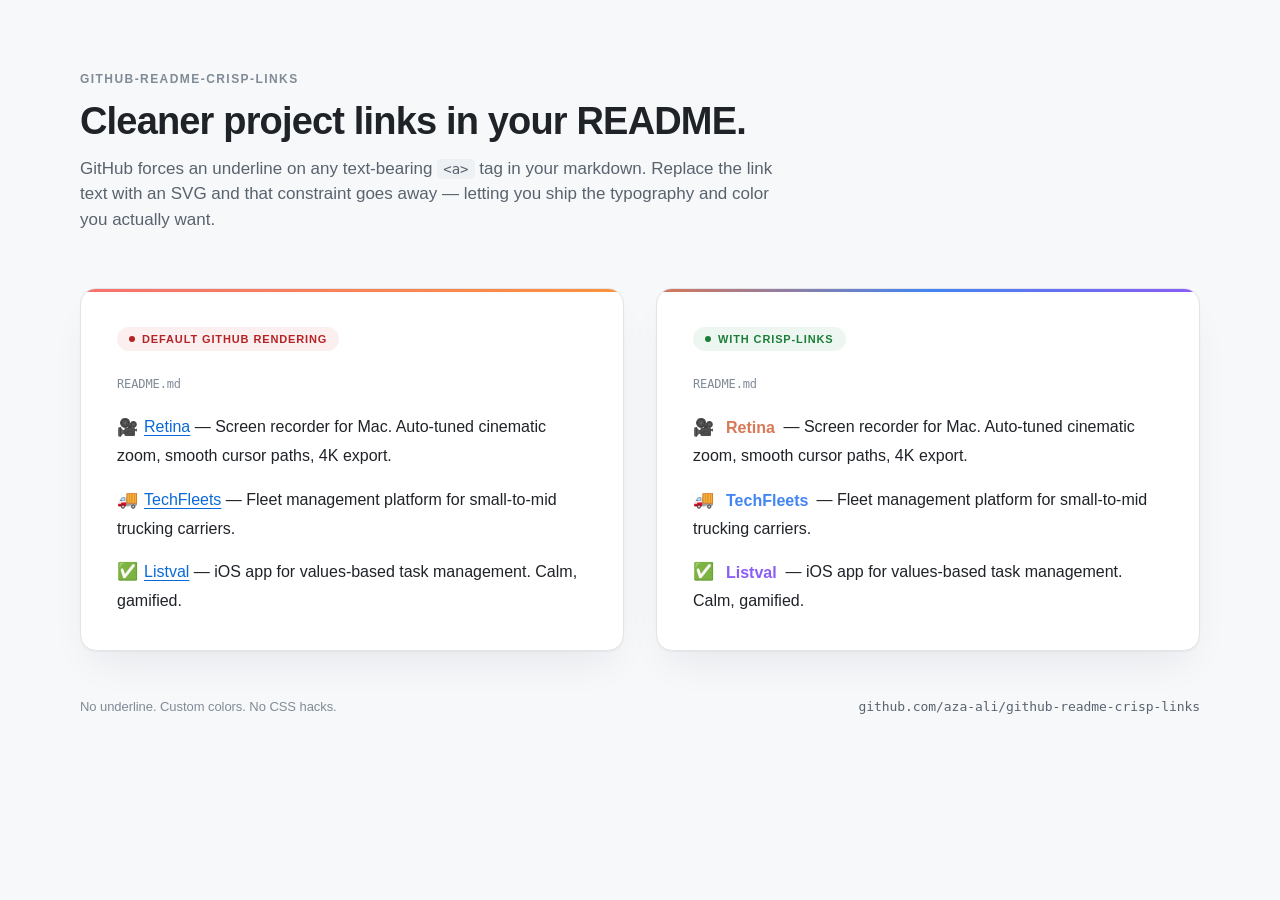
==== examples/before-after.html @ 9d1241fd "Add before/after comparison image" ====
<!DOCTYPE html>
<html>
<head>
<meta charset="utf-8" />
<title>github-readme-crisp-links — before / after</title>
<style>
  :root {
    --bg: #f6f8fa;
    --card-bg: #ffffff;
    --border: #e1e4e8;
    --fg-default: #1f2328;
    --fg-muted: #59636e;
    --fg-subtle: #818b97;
    --accent-fg: #0969da;
  }

  * { box-sizing: border-box; }

  html, body {
    margin: 0;
    padding: 0;
    background: var(--bg);
    font-family: -apple-system, BlinkMacSystemFont, "Inter", "Segoe UI", Helvetica, Arial, sans-serif;
    -webkit-font-smoothing: antialiased;
    -moz-osx-font-smoothing: grayscale;
    color: var(--fg-default);
  }

  .canvas {
    padding: 72px 80px 80px;
    max-width: 1600px;
    margin: 0 auto;
  }

  .heading {
    margin-bottom: 56px;
  }

  .eyebrow {
    font-size: 12px;
    font-weight: 600;
    letter-spacing: 0.12em;
    text-transform: uppercase;
    color: var(--fg-subtle);
    margin: 0 0 14px 0;
  }

  .title {
    font-size: 38px;
    font-weight: 700;
    letter-spacing: -0.022em;
    line-height: 1.15;
    color: var(--fg-default);
    margin: 0 0 12px 0;
  }

  .subtitle {
    font-size: 17px;
    line-height: 1.5;
    color: var(--fg-muted);
    margin: 0;
    max-width: 720px;
  }

  .grid {
    display: grid;
    grid-template-columns: 1fr 1fr;
    gap: 32px;
  }

  .card {
    background: var(--card-bg);
    border: 1px solid var(--border);
    border-radius: 16px;
    padding: 32px 36px 36px;
    box-shadow:
      0 1px 2px rgba(20, 27, 37, 0.04),
      0 20px 40px -12px rgba(20, 27, 37, 0.08);
    position: relative;
    overflow: hidden;
  }

  .card::before {
    content: "";
    position: absolute;
    top: 0; left: 0; right: 0;
    height: 3px;
  }

  .card.before::before { background: linear-gradient(90deg, #f87171, #fb923c); }
  .card.after::before { background: linear-gradient(90deg, #D97757, #4285F4, #8B5CF6); }

  .label {
    display: inline-flex;
    align-items: center;
    gap: 7px;
    font-size: 11px;
    font-weight: 600;
    letter-spacing: 0.08em;
    padding: 6px 12px;
    border-radius: 999px;
    text-transform: uppercase;
    margin: 6px 0 26px 0;
  }

  .label.before-pill {
    background: rgba(207, 34, 46, 0.07);
    color: #b62324;
  }
  .label.after-pill {
    background: rgba(26, 127, 55, 0.07);
    color: #1a7f37;
  }

  .label .dot {
    width: 6px;
    height: 6px;
    border-radius: 999px;
    background: currentColor;
  }

  .filename {
    font-family: ui-monospace, SFMono-Regular, "SF Mono", Menlo, Consolas, monospace;
    font-size: 12px;
    color: var(--fg-subtle);
    margin: 0 0 22px 0;
    letter-spacing: -0.01em;
  }

  .markdown-body p {
    margin: 0 0 16px 0;
    font-size: 16px;
    line-height: 1.7;
    color: var(--fg-default);
  }
  .markdown-body p:last-child { margin-bottom: 0; }

  .markdown-body .icon {
    margin-right: 6px;
    vertical-align: middle;
    font-size: 17px;
  }

  .markdown-body a {
    color: var(--accent-fg);
    text-decoration: underline;
    text-underline-offset: 0.18em;
    text-decoration-thickness: 1px;
  }

  .markdown-body .crisp-link {
    text-decoration: none;
  }

  .markdown-body .crisp-link img {
    vertical-align: middle;
    margin-bottom: 1px;
  }

  .footer {
    margin-top: 48px;
    display: flex;
    justify-content: space-between;
    align-items: center;
    font-size: 13px;
    color: var(--fg-subtle);
    letter-spacing: -0.005em;
  }

  .footer .repo {
    font-family: ui-monospace, SFMono-Regular, "SF Mono", Menlo, Consolas, monospace;
    color: var(--fg-muted);
  }

  .arrow {
    position: absolute;
    top: 50%;
    left: calc(50% - 16px);
    transform: translate(-50%, -50%);
    width: 32px;
    height: 32px;
    background: var(--card-bg);
    border: 1px solid var(--border);
    border-radius: 999px;
    display: flex;
    align-items: center;
    justify-content: center;
    z-index: 2;
    box-shadow: 0 2px 8px rgba(20, 27, 37, 0.08);
    color: var(--fg-muted);
  }
</style>
</head>
<body>
  <div class="canvas">
    <div class="heading">
      <p class="eyebrow">github-readme-crisp-links</p>
      <h1 class="title">Cleaner project links in your README.</h1>
      <p class="subtitle">GitHub forces an underline on any text-bearing <code style="font-family:ui-monospace,SFMono-Regular,Menlo,monospace; background:#eef1f4; padding:2px 6px; border-radius:5px; font-size:14px;">&lt;a&gt;</code> tag in your markdown. Replace the link text with an SVG and that constraint goes away — letting you ship the typography and color you actually want.</p>
    </div>

    <div class="grid">
      <div class="card before">
        <div class="label before-pill"><span class="dot"></span>Default GitHub rendering</div>
        <p class="filename">README.md</p>
        <div class="markdown-body">
          <p><span class="icon">🎥</span><a href="#">Retina</a> — Screen recorder for Mac. Auto-tuned cinematic zoom, smooth cursor paths, 4K export.</p>
          <p><span class="icon">🚚</span><a href="#">TechFleets</a> — Fleet management platform for small-to-mid trucking carriers.</p>
          <p><span class="icon">✅</span><a href="#">Listval</a> — iOS app for values-based task management. Calm, gamified.</p>
        </div>
      </div>

      <div class="card after">
        <div class="label after-pill"><span class="dot"></span>With crisp-links</div>
        <p class="filename">README.md</p>
        <div class="markdown-body">
          <p><span class="icon">🎥</span><a class="crisp-link" href="#"><img src="demo/retina.svg" alt="Retina" /></a> — Screen recorder for Mac. Auto-tuned cinematic zoom, smooth cursor paths, 4K export.</p>
          <p><span class="icon">🚚</span><a class="crisp-link" href="#"><img src="demo/techfleets.svg" alt="TechFleets" /></a> — Fleet management platform for small-to-mid trucking carriers.</p>
          <p><span class="icon">✅</span><a class="crisp-link" href="#"><img src="demo/listval.svg" alt="Listval" /></a> — iOS app for values-based task management. Calm, gamified.</p>
        </div>
      </div>
    </div>

    <div class="footer">
      <div>No underline. Custom colors. No CSS hacks.</div>
      <div class="repo">github.com/aza-ali/github-readme-crisp-links</div>
    </div>
  </div>
</body>
</html>
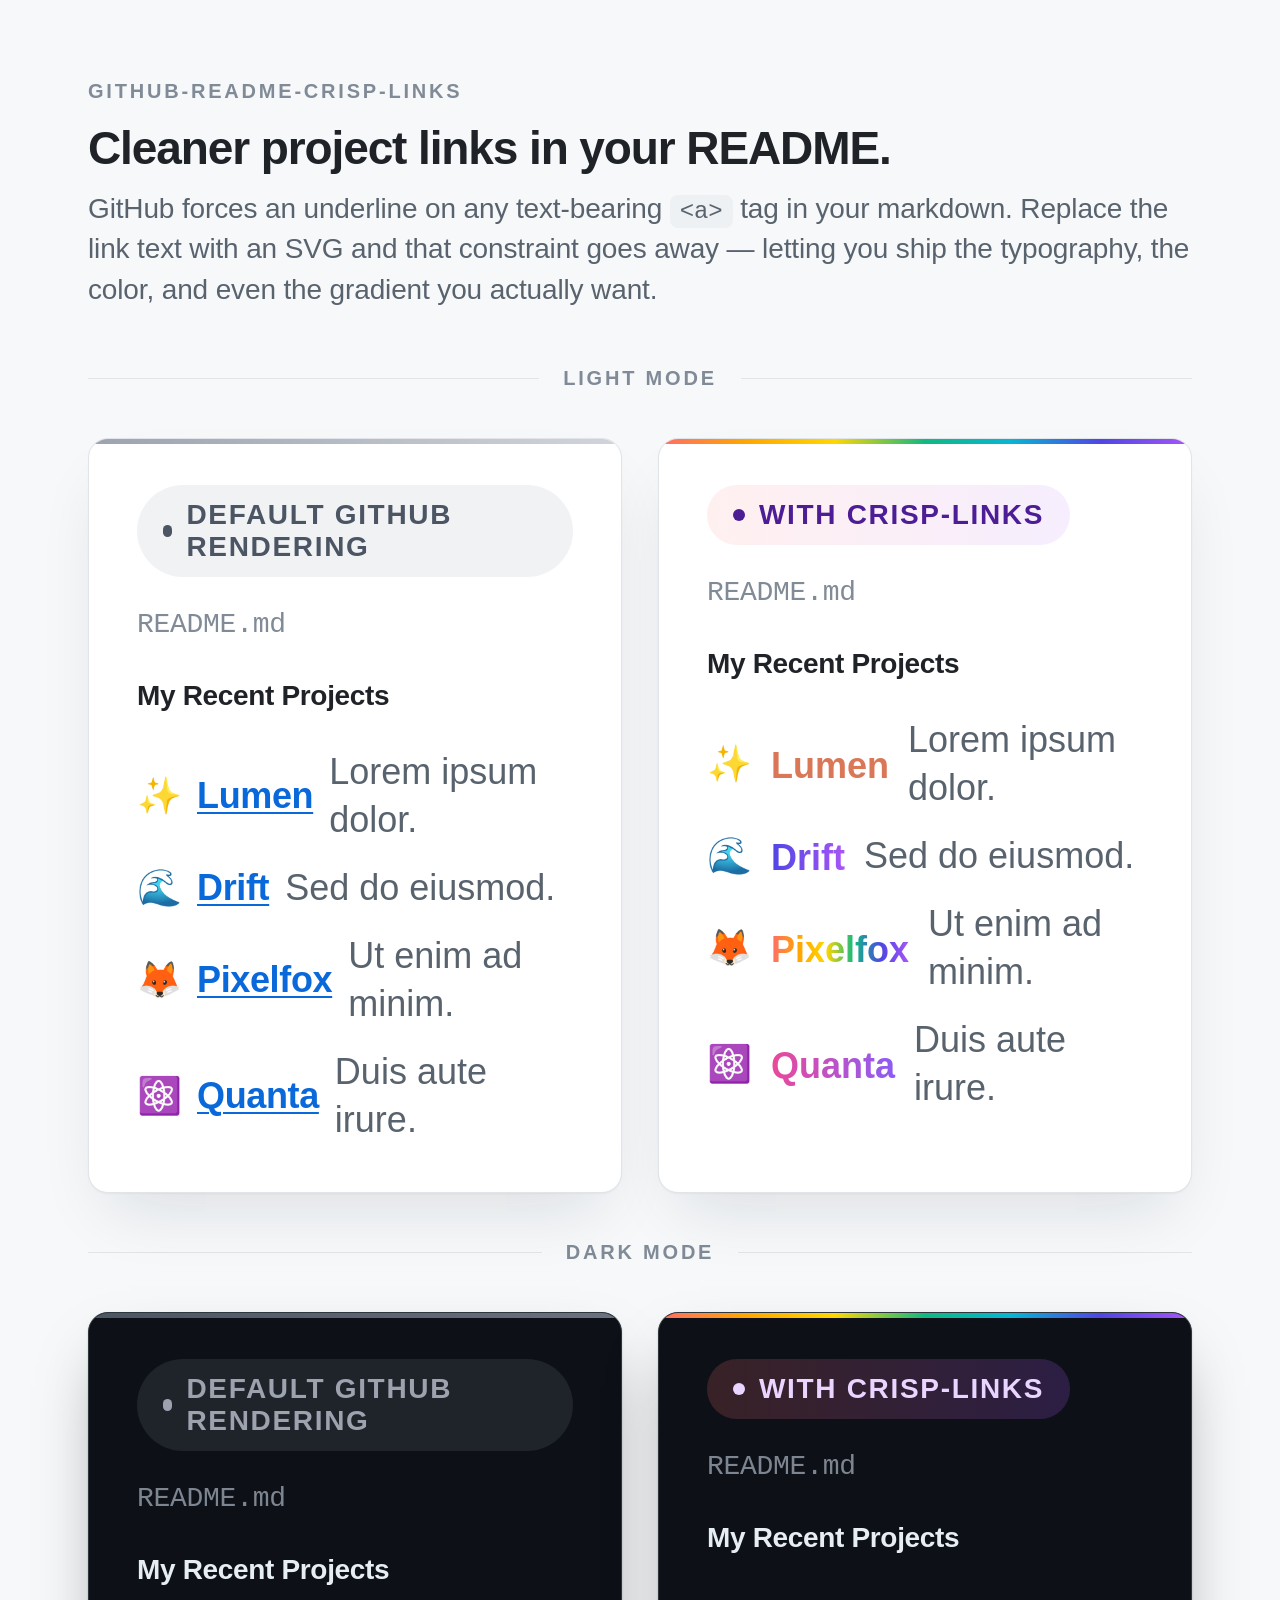
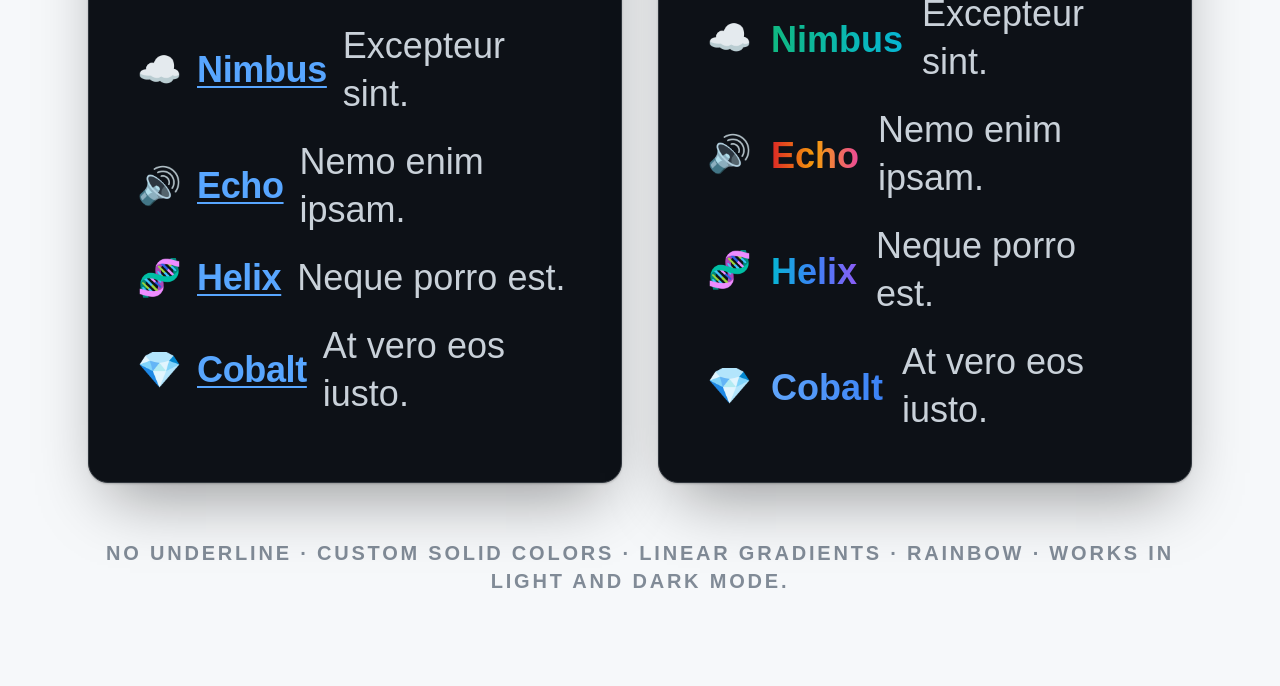
==== commit cea592d3: "Add gradient support to CLI and redesign before/after demo - crisp.py: --gradient flag accepts comma" ====
--- a/examples/before-after.html
+++ b/examples/before-after.html
@@ -12,6 +12,13 @@
     --fg-muted: #59636e;
     --fg-subtle: #818b97;
     --accent-fg: #0969da;
+
+    --dark-bg: #0d1117;
+    --dark-border: #30363d;
+    --dark-fg: #e6edf3;
+    --dark-fg-muted: #c9d1d9;
+    --dark-fg-subtle: #7d8590;
+    --dark-accent: #58a6ff;
   }
 
   * { box-sizing: border-box; }
@@ -27,8 +34,8 @@
   }
 
   .canvas {
-    padding: 72px 80px 80px;
-    max-width: 1600px;
+    padding: 80px 88px 88px;
+    max-width: 1880px;
     margin: 0 auto;
   }
 
@@ -37,45 +44,73 @@
   }
 
   .eyebrow {
-    font-size: 12px;
-    font-weight: 600;
-    letter-spacing: 0.12em;
+    font-size: 20px;
+    font-weight: 600;
+    letter-spacing: 0.14em;
     text-transform: uppercase;
     color: var(--fg-subtle);
+    margin: 0 0 20px 0;
+  }
+
+  .title {
+    font-size: 46px;
+    font-weight: 700;
+    letter-spacing: -0.024em;
+    line-height: 1.12;
+    color: var(--fg-default);
     margin: 0 0 14px 0;
   }
 
-  .title {
-    font-size: 38px;
-    font-weight: 700;
-    letter-spacing: -0.022em;
-    line-height: 1.15;
-    color: var(--fg-default);
-    margin: 0 0 12px 0;
-  }
-
   .subtitle {
-    font-size: 17px;
-    line-height: 1.5;
+    font-size: 28px;
+    line-height: 1.45;
     color: var(--fg-muted);
     margin: 0;
-    max-width: 720px;
+    max-width: 1240px;
+    letter-spacing: -0.005em;
+  }
+
+  .subtitle code {
+    font-family: ui-monospace, SFMono-Regular, "SF Mono", Menlo, Consolas, monospace;
+    background: #eef1f4;
+    padding: 3px 10px;
+    border-radius: 8px;
+    font-size: 24px;
   }
 
   .grid {
     display: grid;
     grid-template-columns: 1fr 1fr;
-    gap: 32px;
+    gap: 36px;
+  }
+
+  .row-divider {
+    display: flex;
+    align-items: center;
+    gap: 24px;
+    margin: 48px 0;
+    color: var(--fg-subtle);
+    font-size: 20px;
+    letter-spacing: 0.14em;
+    text-transform: uppercase;
+    font-weight: 600;
+  }
+  .row-divider::before,
+  .row-divider::after {
+    content: "";
+    flex: 1;
+    height: 1px;
+    background: var(--border);
   }
 
   .card {
     background: var(--card-bg);
     border: 1px solid var(--border);
-    border-radius: 16px;
-    padding: 32px 36px 36px;
+    border-radius: 20px;
+    padding: 40px 48px 48px;
     box-shadow:
       0 1px 2px rgba(20, 27, 37, 0.04),
-      0 20px 40px -12px rgba(20, 27, 37, 0.08);
+      0 32px 64px -20px rgba(20, 27, 37, 0.12);
     position: relative;
     overflow: hidden;
   }
@@ -84,110 +119,148 @@
     content: "";
     position: absolute;
     top: 0; left: 0; right: 0;
-    height: 3px;
-  }
-
-  .card.before::before { background: linear-gradient(90deg, #f87171, #fb923c); }
-  .card.after::before { background: linear-gradient(90deg, #D97757, #4285F4, #8B5CF6); }
+    height: 5px;
+  }
+
+  .card.before::before { background: linear-gradient(90deg, #9ca3af, #d1d5db); }
+  .card.after::before {
+    background: linear-gradient(90deg,
+      #FF6B6B 0%, #FFA500 16%, #FFD700 33%,
+      #10B981 50%, #06B6D4 66%, #4F46E5 83%, #A855F7 100%);
+  }
+
+  /* Dark mode card styling */
+  .card.dark {
+    background: var(--dark-bg);
+    border: 1px solid var(--dark-border);
+    color: var(--dark-fg);
+    box-shadow:
+      0 1px 2px rgba(0, 0, 0, 0.2),
+      0 32px 64px -20px rgba(0, 0, 0, 0.4);
+  }
+  .card.dark.before::before { background: linear-gradient(90deg, #4b5563, #6b7280); }
 
   .label {
     display: inline-flex;
     align-items: center;
-    gap: 7px;
-    font-size: 11px;
-    font-weight: 600;
-    letter-spacing: 0.08em;
-    padding: 6px 12px;
+    gap: 14px;
+    font-size: 28px;
+    font-weight: 600;
+    letter-spacing: 0.06em;
+    padding: 14px 26px;
     border-radius: 999px;
     text-transform: uppercase;
-    margin: 6px 0 26px 0;
+    margin: 6px 0 32px 0;
   }
 
   .label.before-pill {
-    background: rgba(207, 34, 46, 0.07);
-    color: #b62324;
+    background: rgba(156, 163, 175, 0.14);
+    color: #4b5563;
   }
   .label.after-pill {
-    background: rgba(26, 127, 55, 0.07);
-    color: #1a7f37;
+    background: linear-gradient(90deg, rgba(255, 107, 107, 0.10), rgba(168, 85, 247, 0.10));
+    color: #4c1d95;
+  }
+
+  .card.dark .label.before-pill {
+    background: rgba(125, 133, 144, 0.16);
+    color: #9ca3af;
+  }
+  .card.dark .label.after-pill {
+    background: linear-gradient(90deg, rgba(255, 107, 107, 0.18), rgba(168, 85, 247, 0.20));
+    color: #e9d5ff;
   }
 
   .label .dot {
-    width: 6px;
-    height: 6px;
+    width: 12px;
+    height: 12px;
     border-radius: 999px;
     background: currentColor;
   }
 
   .filename {
     font-family: ui-monospace, SFMono-Regular, "SF Mono", Menlo, Consolas, monospace;
-    font-size: 12px;
+    font-size: 28px;
     color: var(--fg-subtle);
-    margin: 0 0 22px 0;
+    margin: 0 0 40px 0;
     letter-spacing: -0.01em;
   }
-
-  .markdown-body p {
-    margin: 0 0 16px 0;
-    font-size: 16px;
-    line-height: 1.7;
+  .card.dark .filename { color: var(--dark-fg-subtle); }
+
+  .section-title {
+    font-size: 28px;
+    font-weight: 700;
+    letter-spacing: -0.012em;
+    margin: 0 0 36px 0;
     color: var(--fg-default);
   }
-  .markdown-body p:last-child { margin-bottom: 0; }
-
-  .markdown-body .icon {
-    margin-right: 6px;
-    vertical-align: middle;
-    font-size: 17px;
-  }
-
-  .markdown-body a {
-    color: var(--accent-fg);
-    text-decoration: underline;
-    text-underline-offset: 0.18em;
-    text-decoration-thickness: 1px;
-  }
-
-  .markdown-body .crisp-link {
-    text-decoration: none;
-  }
-
-  .markdown-body .crisp-link img {
-    vertical-align: middle;
-    margin-bottom: 1px;
-  }
-
-  .footer {
-    margin-top: 48px;
-    display: flex;
-    justify-content: space-between;
-    align-items: center;
-    font-size: 13px;
-    color: var(--fg-subtle);
-    letter-spacing: -0.005em;
-  }
-
-  .footer .repo {
-    font-family: ui-monospace, SFMono-Regular, "SF Mono", Menlo, Consolas, monospace;
-    color: var(--fg-muted);
-  }
-
-  .arrow {
-    position: absolute;
-    top: 50%;
-    left: calc(50% - 16px);
-    transform: translate(-50%, -50%);
-    width: 32px;
-    height: 32px;
-    background: var(--card-bg);
-    border: 1px solid var(--border);
-    border-radius: 999px;
+  .card.dark .section-title { color: var(--dark-fg); }
+
+  .entry {
     display: flex;
     align-items: center;
-    justify-content: center;
-    z-index: 2;
-    box-shadow: 0 2px 8px rgba(20, 27, 37, 0.08);
+    gap: 16px;
+    margin-bottom: 20px;
+    min-height: 48px;
+  }
+  .entry:last-child { margin-bottom: 0; }
+
+  .entry .icon {
+    font-size: 36px;
+    line-height: 48px;
+    flex-shrink: 0;
+    width: 44px;
+    text-align: center;
+  }
+
+  .entry .name {
+    flex-shrink: 0;
+  }
+
+  .entry .name .crisp-link {
+    text-decoration: none;
+    display: block;
+  }
+  .entry .name .crisp-link img {
+    display: block;
+  }
+
+  .entry .name .hero-link {
+    font-size: 36px;
+    font-weight: 600;
+    line-height: 48px;
+    letter-spacing: -0.01em;
+    text-decoration: underline;
+    text-underline-offset: 0.1em;
+    text-decoration-thickness: 2px;
+    color: var(--accent-fg);
+    white-space: nowrap;
+  }
+  .card.dark .entry .name .hero-link { color: var(--dark-accent); }
+
+  .entry .desc {
+    font-size: 36px;
+    line-height: 48px;
+    font-weight: 400;
     color: var(--fg-muted);
+    flex: 1;
+    min-width: 0;
+  }
+  .card.dark .entry .desc { color: var(--dark-fg-muted); }
+
+  .footer {
+    margin-top: 56px;
+    text-align: center;
+    font-size: 20px;
+    font-weight: 600;
+    letter-spacing: 0.14em;
+    text-transform: uppercase;
+    color: var(--fg-subtle);
+    line-height: 1.4;
+  }
+  .footer strong {
+    font-weight: inherit;
+    color: inherit;
   }
 </style>
 </head>
@@ -196,34 +269,127 @@
     <div class="heading">
       <p class="eyebrow">github-readme-crisp-links</p>
       <h1 class="title">Cleaner project links in your README.</h1>
-      <p class="subtitle">GitHub forces an underline on any text-bearing <code style="font-family:ui-monospace,SFMono-Regular,Menlo,monospace; background:#eef1f4; padding:2px 6px; border-radius:5px; font-size:14px;">&lt;a&gt;</code> tag in your markdown. Replace the link text with an SVG and that constraint goes away — letting you ship the typography and color you actually want.</p>
+      <p class="subtitle">GitHub forces an underline on any text-bearing <code>&lt;a&gt;</code> tag in your markdown. Replace the link text with an SVG and that constraint goes away — letting you ship the typography, the color, and even the gradient you actually want.</p>
     </div>
+
+    <div class="row-divider">Light mode</div>
 
     <div class="grid">
       <div class="card before">
         <div class="label before-pill"><span class="dot"></span>Default GitHub rendering</div>
         <p class="filename">README.md</p>
-        <div class="markdown-body">
-          <p><span class="icon">🎥</span><a href="#">Retina</a> — Screen recorder for Mac. Auto-tuned cinematic zoom, smooth cursor paths, 4K export.</p>
-          <p><span class="icon">🚚</span><a href="#">TechFleets</a> — Fleet management platform for small-to-mid trucking carriers.</p>
-          <p><span class="icon">✅</span><a href="#">Listval</a> — iOS app for values-based task management. Calm, gamified.</p>
+        <h2 class="section-title">My Recent Projects</h2>
+
+        <div class="entry">
+          <span class="icon">✨</span>
+          <span class="name"><a class="hero-link" href="#">Lumen</a></span>
+          <span class="desc">Lorem ipsum dolor.</span>
+        </div>
+        <div class="entry">
+          <span class="icon">🌊</span>
+          <span class="name"><a class="hero-link" href="#">Drift</a></span>
+          <span class="desc">Sed do eiusmod.</span>
+        </div>
+        <div class="entry">
+          <span class="icon">🦊</span>
+          <span class="name"><a class="hero-link" href="#">Pixelfox</a></span>
+          <span class="desc">Ut enim ad minim.</span>
+        </div>
+        <div class="entry">
+          <span class="icon">⚛️</span>
+          <span class="name"><a class="hero-link" href="#">Quanta</a></span>
+          <span class="desc">Duis aute irure.</span>
         </div>
       </div>
 
       <div class="card after">
         <div class="label after-pill"><span class="dot"></span>With crisp-links</div>
         <p class="filename">README.md</p>
-        <div class="markdown-body">
-          <p><span class="icon">🎥</span><a class="crisp-link" href="#"><img src="demo/retina.svg" alt="Retina" /></a> — Screen recorder for Mac. Auto-tuned cinematic zoom, smooth cursor paths, 4K export.</p>
-          <p><span class="icon">🚚</span><a class="crisp-link" href="#"><img src="demo/techfleets.svg" alt="TechFleets" /></a> — Fleet management platform for small-to-mid trucking carriers.</p>
-          <p><span class="icon">✅</span><a class="crisp-link" href="#"><img src="demo/listval.svg" alt="Listval" /></a> — iOS app for values-based task management. Calm, gamified.</p>
+        <h2 class="section-title">My Recent Projects</h2>
+
+        <div class="entry">
+          <span class="icon">✨</span>
+          <span class="name"><a class="crisp-link" href="#"><img src="demo-v2/lumen.svg" alt="Lumen" /></a></span>
+          <span class="desc">Lorem ipsum dolor.</span>
+        </div>
+        <div class="entry">
+          <span class="icon">🌊</span>
+          <span class="name"><a class="crisp-link" href="#"><img src="demo-v2/drift.svg" alt="Drift" /></a></span>
+          <span class="desc">Sed do eiusmod.</span>
+        </div>
+        <div class="entry">
+          <span class="icon">🦊</span>
+          <span class="name"><a class="crisp-link" href="#"><img src="demo-v2/pixelfox.svg" alt="Pixelfox" /></a></span>
+          <span class="desc">Ut enim ad minim.</span>
+        </div>
+        <div class="entry">
+          <span class="icon">⚛️</span>
+          <span class="name"><a class="crisp-link" href="#"><img src="demo-v2/quanta.svg" alt="Quanta" /></a></span>
+          <span class="desc">Duis aute irure.</span>
         </div>
       </div>
     </div>
 
+    <div class="row-divider">Dark mode</div>
+
+    <div class="grid">
+      <div class="card before dark">
+        <div class="label before-pill"><span class="dot"></span>Default GitHub rendering</div>
+        <p class="filename">README.md</p>
+        <h2 class="section-title">My Recent Projects</h2>
+
+        <div class="entry">
+          <span class="icon">☁️</span>
+          <span class="name"><a class="hero-link" href="#">Nimbus</a></span>
+          <span class="desc">Excepteur sint.</span>
+        </div>
+        <div class="entry">
+          <span class="icon">🔊</span>
+          <span class="name"><a class="hero-link" href="#">Echo</a></span>
+          <span class="desc">Nemo enim ipsam.</span>
+        </div>
+        <div class="entry">
+          <span class="icon">🧬</span>
+          <span class="name"><a class="hero-link" href="#">Helix</a></span>
+          <span class="desc">Neque porro est.</span>
+        </div>
+        <div class="entry">
+          <span class="icon">💎</span>
+          <span class="name"><a class="hero-link" href="#">Cobalt</a></span>
+          <span class="desc">At vero eos iusto.</span>
+        </div>
+      </div>
+
+      <div class="card after dark">
+        <div class="label after-pill"><span class="dot"></span>With crisp-links</div>
+        <p class="filename">README.md</p>
+        <h2 class="section-title">My Recent Projects</h2>
+
+        <div class="entry">
+          <span class="icon">☁️</span>
+          <span class="name"><a class="crisp-link" href="#"><img src="demo-v2/nimbus.svg" alt="Nimbus" /></a></span>
+          <span class="desc">Excepteur sint.</span>
+        </div>
+        <div class="entry">
+          <span class="icon">🔊</span>
+          <span class="name"><a class="crisp-link" href="#"><img src="demo-v2/echo.svg" alt="Echo" /></a></span>
+          <span class="desc">Nemo enim ipsam.</span>
+        </div>
+        <div class="entry">
+          <span class="icon">🧬</span>
+          <span class="name"><a class="crisp-link" href="#"><img src="demo-v2/helix.svg" alt="Helix" /></a></span>
+          <span class="desc">Neque porro est.</span>
+        </div>
+        <div class="entry">
+          <span class="icon">💎</span>
+          <span class="name"><a class="crisp-link" href="#"><img src="demo-v2/cobalt-dark.svg" alt="Cobalt" /></a></span>
+          <span class="desc">At vero eos iusto.</span>
+        </div>
+      </div>
+    </div>
+
     <div class="footer">
-      <div>No underline. Custom colors. No CSS hacks.</div>
-      <div class="repo">github.com/aza-ali/github-readme-crisp-links</div>
+      <strong>No underline · custom solid colors · linear gradients · rainbow · works in light and dark mode.</strong>
     </div>
   </div>
 </body>
